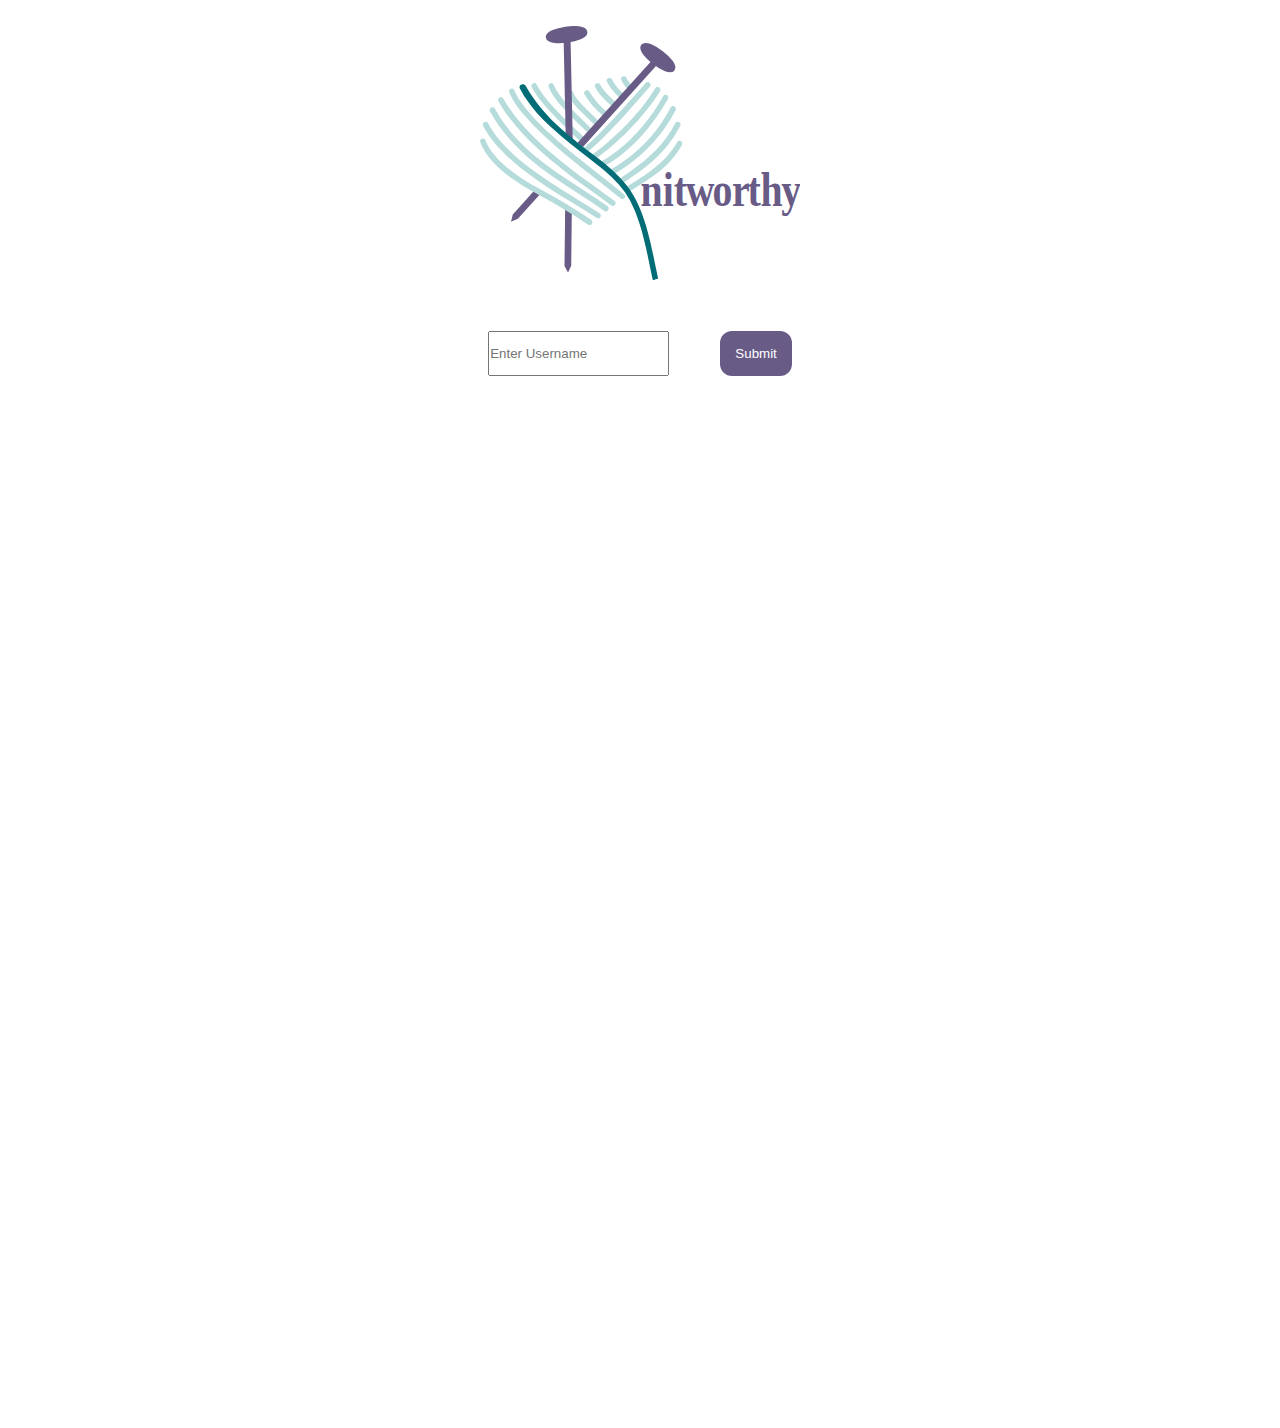
==== index.html @ 4d62a082 "Adding Modal" ====
<!DOCTYPE html>
<html lang='en'>
    <head>
        <meta charset='UTF-8'/>
        <meta name='viewport' content='width=device-width' initial-scale='1.0' maximum-scale='1.0'/>
        <title>Knitworthy</title>
        <link rel='stylesheet' href='styles/styles.css'/>
        <link href="https://fonts.googleapis.com/css2?family=Vidaloka&display=swap" rel="stylesheet">
        <link rel="shortcut icon" href="images/Knitworthy.svg" type="image/x-icon">
    </head>
    <body>
        <header><img src="images/Knitworthy.svg" alt="Knitworthy logo" width="25%"></header>
        
        <div class="usernameSearch">
            <input id = "username" type="text" placeholder="Enter Username">
            <button id = "nameSearch">Submit</button>
        </div>

        <ul id = "profileInfo"></ul>
        <div id="simpleModal" class="modal">
            <div class="modal-content">
                <span id="closeBtn" class="closeBtn">&times;</span>
                <div id="projectDetail"></div>
            </div>
        </div>
        
    
    </body>
    <script src="keys.js"></script>
    <script src="js/app.js"></script>
</html>
---- styles/styles.css ----
* {
    margin: 0;
    padding: 0;
    box-sizing: border-box;
    }

html {
    color: #685B86;
    font-family: 'Vidaloka', serif;
}

header, .userHolder {
    display: flex;
    flex-direction: column;
    align-items: center;
}

.usernameSearch, .projectHolder {
    display: flex;
    flex-direction: row;
    justify-content: center;
}

img {
    margin: 2%;
}

p {
    padding: 10px;
    margin: 5px;
}
    /* powder-blue: #B4DCDB; */
    /* salmon: #ED786D; */
    /* dark blue gray: #685B86 */
    /* ming: #016D77 */

button {
    background-color: #685B86;
    border: none;
    color: white;
    padding: 15px;
    margin: 2%;
    border-radius: 12px;
}

input {
    margin: 2%;
}

main img {
    width: 200px;
    border: 2px solid #ED786D;
}

.projectInfo {
    display: flex;
    flex-direction: column;
    align-items: center;
    margin: 2px;
    border: 2px solid #685B86;
    border-radius: 8px;
}

.projectInfo p {
    width: 200px;
    text-align: center;
}

#profileInfo {
    display: flex;
    flex-wrap: wrap;
    justify-content: center;
    overflow: auto;
    width: 300px;
    height: 300px;
    margin-left: 8%;
    margin-top: 2%;
}

/* #projectDetail {
    float: right;
    position: relative;
    top: -900px;
    right: 400px;
} */


@media only screen and (min-width: 461px) {
    #profileInfo {
        width: 900px;
        height: 1000px;
        margin-left: 0;
    }

}

@media (min-width: 300px) and (max-width: 461px) {
    #projectDetail {
        top: 10px;
        right: 150px;
    }
    #imageDetails {
        display: block;
        width: 60px;
    }
    #imageDetailsText {
        margin: 0px;
        width: 100px;
        text-align: center;
    }
}
.modal{
    display: none;
    position: fixed;
    z-index: 1;
    left: 0;
    top: 0;
    height: 100%;
    width: 100%;
    overflow: auto;
    background-color: rgba(0,0,0,0.5);
}
.modal-content{
    background-color: #f4f4f4 ;
    margin: 20% auto;
    padding:  20px;
    width:  70%;
    box-shadow: 0 5px 8px 0 rgba(0,0,0,0.2), 0 7px 20px 0 rgba(0,0,0,0.17)
}
.closeBtn{
   color: #ccc;
   float: right;
   font-size: 30px; 
}
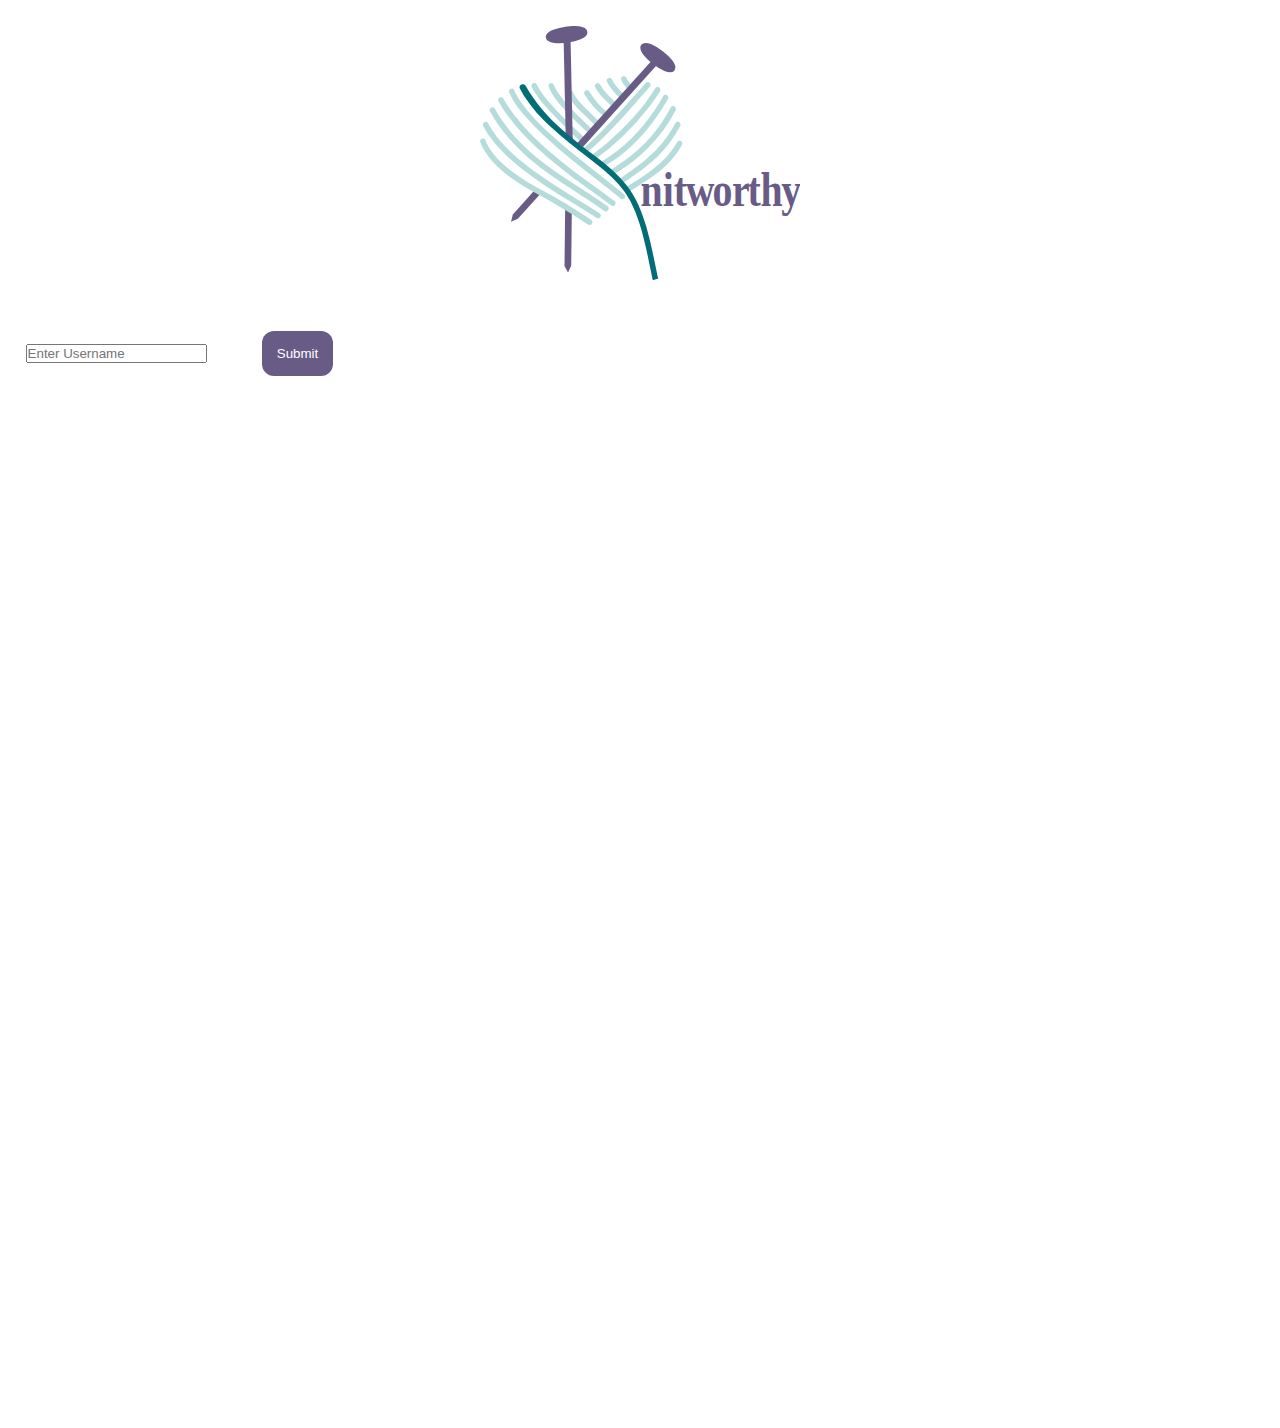
==== commit f7e625f9: "added phrase for length" ====
--- a/index.html
+++ b/index.html
@@ -11,21 +11,16 @@
     <body>
         <header><img src="images/Knitworthy.svg" alt="Knitworthy logo" width="25%"></header>
         
-        <div class="usernameSearch">
-            <input id = "username" type="text" placeholder="Enter Username">
-            <button id = "nameSearch">Submit</button>
-        </div>
+        <input id = "username" type="text" placeholder="Enter Username">
+        <button id = "nameSearch">Submit</button>
 
         <ul id = "profileInfo"></ul>
-        <div id="simpleModal" class="modal">
-            <div class="modal-content">
-                <span id="closeBtn" class="closeBtn">&times;</span>
-                <div id="projectDetail"></div>
-            </div>
+        <div id="projectDetail">
+
         </div>
-        
+    </body>
+    <script src="js/lengths.js"></script>
+    <script src="js/keys.js"></script>
+    <script src="js/app.js"></script>
     
-    </body>
-    <script src="keys.js"></script>
-    <script src="js/app.js"></script>
 </html>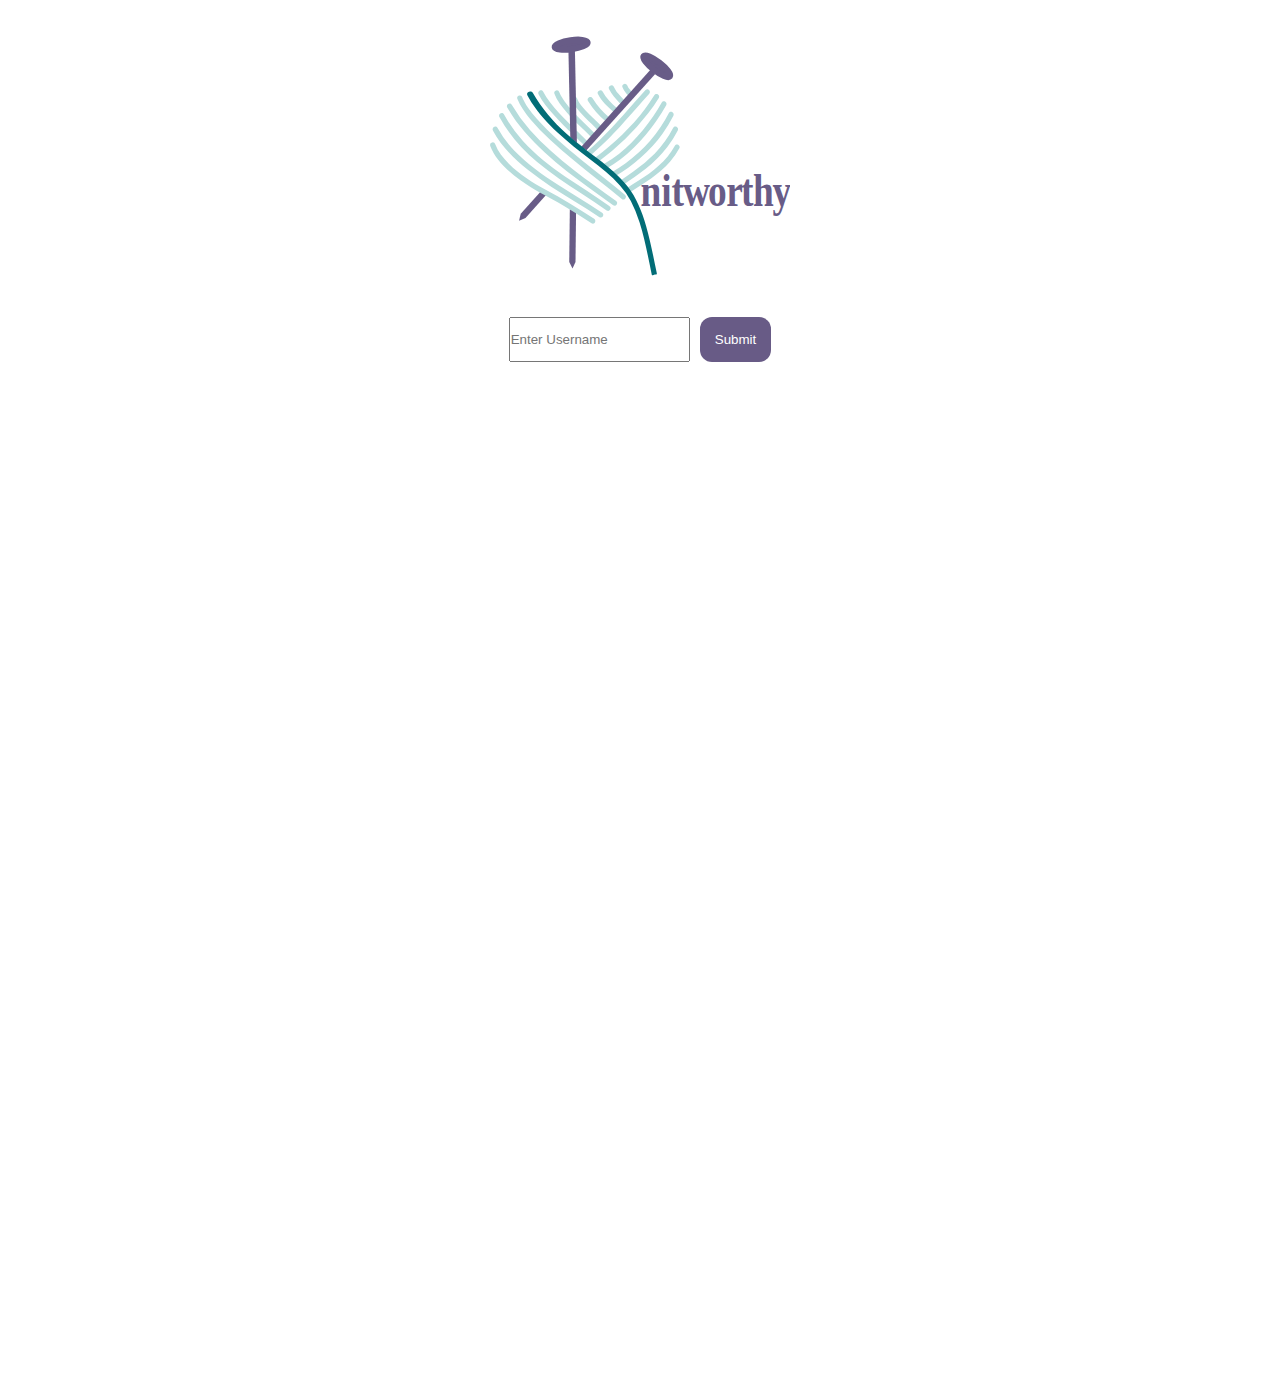
==== commit af928234: "updated CSS for mobile view and desktop view" ====
--- a/index.html
+++ b/index.html
@@ -9,18 +9,24 @@
         <link rel="shortcut icon" href="images/Knitworthy.svg" type="image/x-icon">
     </head>
     <body>
-        <header><img src="images/Knitworthy.svg" alt="Knitworthy logo" width="25%"></header>
+        <header><img src="images/Knitworthy.svg" alt="Knitworthy logo" class = "logo"></header>
         
-        <input id = "username" type="text" placeholder="Enter Username">
-        <button id = "nameSearch">Submit</button>
+        <div class="usernameSearch">
+            <input id = "username" type="text" placeholder="Enter Username">
+            <button id = "nameSearch">Submit</button>
+        </div>
 
         <ul id = "profileInfo"></ul>
-        <div id="projectDetail">
-
+        <div id="simpleModal" class="modal">
+            <div class="modal-content">
+                <span id="closeBtn" class="closeBtn">&times;</span>
+                <div id="projectDetail"></div>
+            </div>
         </div>
+        
+    
     </body>
+    <script src="js/keys.js"></script>
     <script src="js/lengths.js"></script>
-    <script src="js/keys.js"></script>
     <script src="js/app.js"></script>
-    
 </html>--- a/styles/styles.css
+++ b/styles/styles.css
@@ -7,6 +7,12 @@
 html {
     color: #685B86;
     font-family: 'Vidaloka', serif;
+}
+
+body { 
+    overflow: hidden;
+    display: grid;
+    place-items: center;
 }
 
 header, .userHolder {
@@ -72,43 +78,11 @@
     justify-content: center;
     overflow: auto;
     width: 300px;
-    height: 300px;
+    height: 580px;
     margin-left: 8%;
     margin-top: 2%;
 }
 
-/* #projectDetail {
-    float: right;
-    position: relative;
-    top: -900px;
-    right: 400px;
-} */
-
-
-@media only screen and (min-width: 461px) {
-    #profileInfo {
-        width: 900px;
-        height: 1000px;
-        margin-left: 0;
-    }
-
-}
-
-@media (min-width: 300px) and (max-width: 461px) {
-    #projectDetail {
-        top: 10px;
-        right: 150px;
-    }
-    #imageDetails {
-        display: block;
-        width: 60px;
-    }
-    #imageDetailsText {
-        margin: 0px;
-        width: 100px;
-        text-align: center;
-    }
-}
 .modal{
     display: none;
     position: fixed;
@@ -119,6 +93,7 @@
     width: 100%;
     overflow: auto;
     background-color: rgba(0,0,0,0.5);
+    overflow: hidden;
 }
 .modal-content{
     background-color: #f4f4f4 ;
@@ -131,4 +106,53 @@
    color: #ccc;
    float: right;
    font-size: 30px; 
-}+}
+
+@media only screen and (min-width: 461px) {
+    #profileInfo {
+        width: 900px;
+        height: 1000px;
+        margin-left: 0;
+    }
+    .logo {
+        width: 300px;
+        height: 300px;
+    }
+    #projectDetail {
+        display: grid;
+        place-items: baseline center;
+        height: 500px;
+    }
+    #imageDetails {
+        display: grid;
+        place-items: center;
+    }
+    #imageDetailsText {
+        margin: auto;
+        text-align: center;
+    }
+
+}
+
+@media (min-width: 300px) and (max-width: 461px) {
+    #projectDetail {
+        display: grid;
+        place-items: baseline center;
+        height: 500px;
+    }
+    #imageDetails {
+        display: grid;
+        place-items: center;
+    }
+    #imageDetailsText {
+        margin: auto;
+        text-align: center;
+    }
+    .logo {
+        width: 150px;
+        height: 150px;
+    }
+    #profileInfo {
+        margin: 0px;
+    }
+}
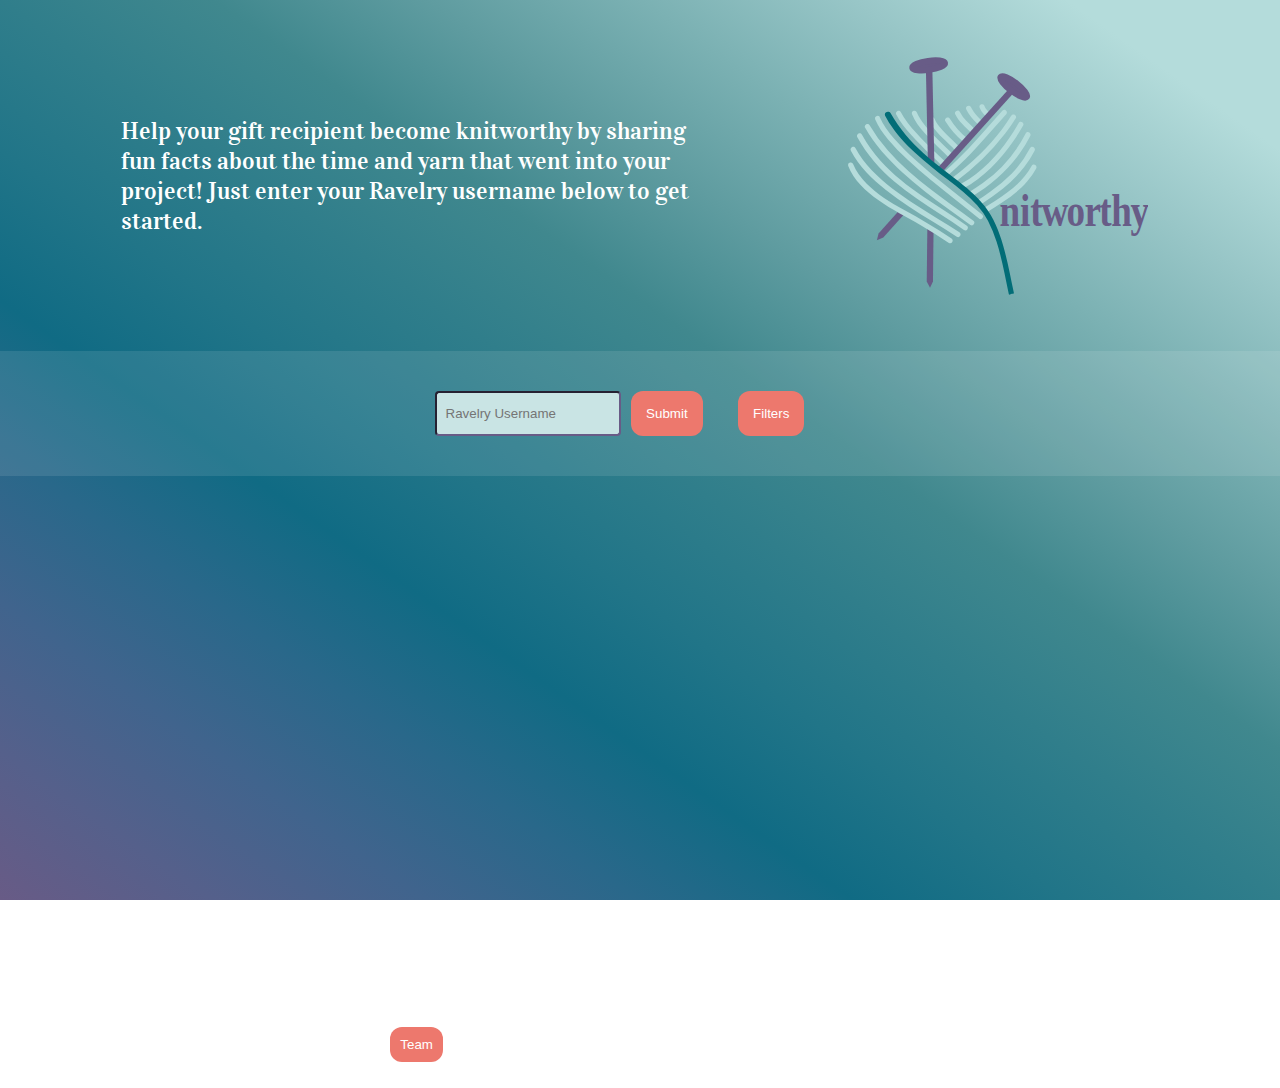
==== commit ad93c5c3: "Merge pull request #21 from abbeyperini/design" ====
--- a/index.html
+++ b/index.html
@@ -9,24 +9,37 @@
         <link rel="shortcut icon" href="images/Knitworthy.svg" type="image/x-icon">
     </head>
     <body>
-        <header><img src="images/Knitworthy.svg" alt="Knitworthy logo" class = "logo"></header>
-        
-        <div class="usernameSearch">
-            <input id = "username" type="text" placeholder="Enter Username">
-            <button id = "nameSearch">Submit</button>
-        </div>
-
-        <ul id = "profileInfo"></ul>
-        <div id="simpleModal" class="modal">
-            <div class="modal-content">
-                <span id="closeBtn" class="closeBtn">&times;</span>
-                <div id="projectDetail"></div>
+        <header>
+            <p>Help your gift recipient become knitworthy by sharing fun facts about the time and yarn that went into your project!
+                Just enter your Ravelry username below to get started.</p>
+            <img src="images/Knitworthy.svg" alt="Knitworthy logo" class = "logo">
+        </header>
+        <nav>
+            <div class="usernameSearch">
+                <input id = "username" type="text" placeholder=" Ravelry Username">
+                <button id = "nameSearch">Submit</button>
             </div>
-        </div>
-        
-    
+            <button>Filters</button>
+        </nav>
+        <main>
+            <div class="mainContain">
+                <ul id = "profileInfo"></ul>
+                <div id="simpleModal" class="modal">
+                    <div class="modal-content">
+                        <span id="closeBtn" class="closeBtn">&times;</span>
+                        <div id="projectDetail"></div>
+                    </div>
+                </div>
+            </div>
+        </main>
+        <footer>
+            <button><a href="cards.html">Team</a></button>
+            <p>&copy; 2020</p>
+        </footer>
     </body>
     <script src="js/keys.js"></script>
+    <script src="js/times.js"></script>
     <script src="js/lengths.js"></script>
     <script src="js/app.js"></script>
+    
 </html>--- a/styles/styles.css
+++ b/styles/styles.css
@@ -1,3 +1,8 @@
+/* powder-blue: #B4DCDB; */
+/* salmon: #ED786D; */
+/* dark blue gray: #685B86 */
+/* ming: #685B86 */
+
 * {
     margin: 0;
     padding: 0;
@@ -7,24 +12,69 @@
 html {
     color: #685B86;
     font-family: 'Vidaloka', serif;
+    height: 100%;
 }
 
 body { 
+    background-image: linear-gradient(to right top,#685b86, #55608b, #40648d, #29688a, #106b84, #217588, #307e8b, #40888e, #5f9ca0, #7bb1b3, #98c6c7,#b4dcdb, #b4dcdb);
+    height: 100%;
+    margin: 0;
+    background-repeat: no-repeat;
+    background-attachment: fixed;
+}
+
+.mainContain {
     overflow: hidden;
     display: grid;
     place-items: center;
 }
 
-header, .userHolder {
+.userHolder {
     display: flex;
     flex-direction: column;
     align-items: center;
+}
+
+header {
+    display: flex;
+    align-items: center;
+    justify-content: space-evenly;
+    color: white;
+    font-size: 1em;
+}
+
+header p {
+    width: 200px;
+    font-size: 1em;
+}
+
+nav {
+    display: flex;
+    flex-direction: column;
+    color: white;
+    font-size: 2em;
+    background:rgba(255,255,255, 0.1);
+}
+
+nav button {
+    padding: 15px;
+    margin-left: 20%;
+    margin-right: 20%;
+}
+
+.usernameSearch button {
+    margin-left: 5px;
+    margin-right: 20%;
 }
 
 .usernameSearch, .projectHolder {
     display: flex;
     flex-direction: row;
     justify-content: center;
+}
+
+nav {
+    padding: 15px;
 }
 
 img {
@@ -35,41 +85,44 @@
     padding: 10px;
     margin: 5px;
 }
-    /* powder-blue: #B4DCDB; */
-    /* salmon: #ED786D; */
-    /* dark blue gray: #685B86 */
-    /* ming: #016D77 */
 
 button {
-    background-color: #685B86;
+    background-color: #ED786D;
     border: none;
     color: white;
-    padding: 15px;
+    padding: 10px;
     margin: 2%;
     border-radius: 12px;
 }
 
 input {
     margin: 2%;
-}
-
-main img {
-    width: 200px;
-    border: 2px solid #ED786D;
+    background-color: #C9E4E4;
+    border-radius: 4px;
+    border-color: #685B86;
+    color: #685B86;
+    padding-left: 5px;
+    margin-left: 20%;
 }
 
 .projectInfo {
     display: flex;
     flex-direction: column;
     align-items: center;
+    justify-content: flex-end;
     margin: 2px;
-    border: 2px solid #685B86;
+    /* border: 2px solid #685B86; */
     border-radius: 8px;
+    background-color: #C9E4E4;
 }
 
 .projectInfo p {
     width: 200px;
     text-align: center;
+}
+
+.projectInfo img {
+    margin-bottom: 15px;
 }
 
 #profileInfo {
@@ -81,6 +134,8 @@
     height: 580px;
     margin-left: 8%;
     margin-top: 2%;
+    -ms-overflow-style:none;
+    scrollbar-width: none;
 }
 
 .modal{
@@ -107,11 +162,45 @@
    float: right;
    font-size: 30px; 
 }
+.closeBtn:hover,.closeBtn:focus{
+    color:black;
+    text-decoration: none;
+    cursor: pointer;
+}
+.projectInfoBtns {
+    display: flex;
+    place-content: center;
+    margin-bottom: 15px;
+}
+
+footer {
+    background-color: rgba(255,255,255, 0.1);
+    display: flex;
+    justify-content: space-evenly;
+    align-items: center;
+    color: white;
+}
+::-webkit-scrollbar {
+    display: none;
+}
+
+button:hover {
+    color: #685B86;
+}
+
+a:link, a:active, a:visited {
+    color: white;
+    text-decoration: none;
+  }
+  
+  a:hover, a:focus {
+    color: #685B86;
+  }
 
 @media only screen and (min-width: 461px) {
     #profileInfo {
         width: 900px;
-        height: 1000px;
+        height: 500px;
         margin-left: 0;
     }
     .logo {
@@ -119,9 +208,8 @@
         height: 300px;
     }
     #projectDetail {
-        display: grid;
-        place-items: baseline center;
-        height: 500px;
+        height: 250px;
+        width: 100%;
     }
     #imageDetails {
         display: grid;
@@ -131,14 +219,36 @@
         margin: auto;
         text-align: center;
     }
-
+    .modal-content {
+        width: clamp(10ch, 25%, 26ch);
+        display: flex;
+        flex-direction: column;
+        padding: 1rem;
+    }
+
+    header p {
+        width: 600px;
+        font-size: 1.5em;
+    }
+    nav {
+        flex-direction: row;
+        align-items: center;
+        justify-content: center;
+    }
+
+    nav button {
+        margin: 2%;
+    }
+
+    .usernameSearch button {
+        margin-right: 30%;
+    }
 }
 
 @media (min-width: 300px) and (max-width: 461px) {
     #projectDetail {
-        display: grid;
-        place-items: baseline center;
-        height: 500px;
+        height: 250px;
+        width: 100%;
     }
     #imageDetails {
         display: grid;
@@ -155,4 +265,10 @@
     #profileInfo {
         margin: 0px;
     }
-}
+    .modal-content {
+        width: clamp(30ch, 25%, 36ch);
+        display: flex;
+        flex-direction: column;
+        padding: 1rem;
+    }
+}
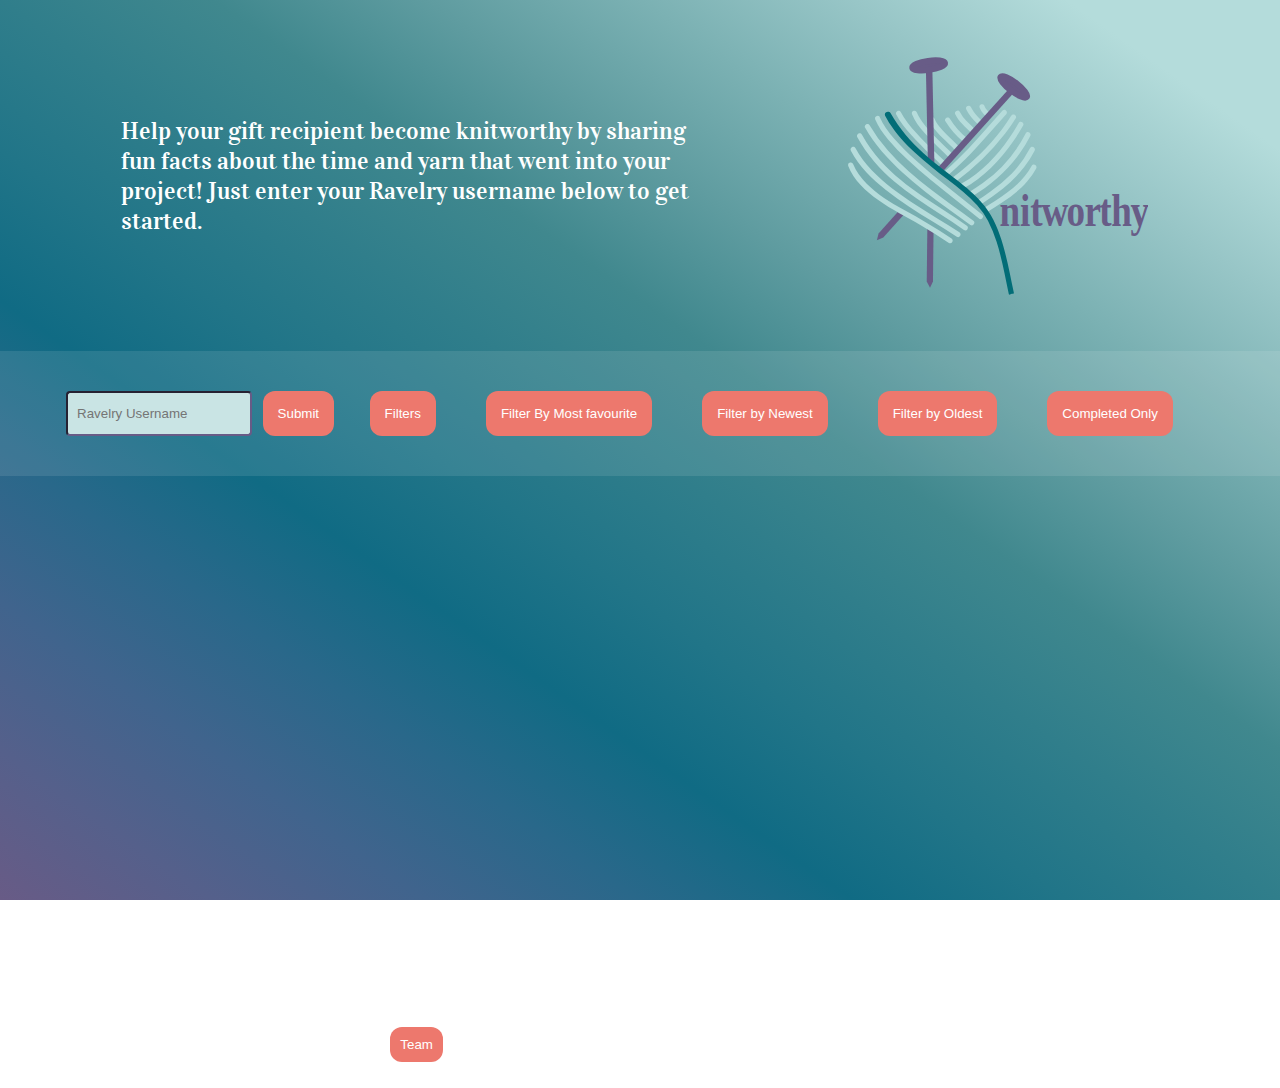
==== commit a026a8f8: "Adding filter option" ====
--- a/index.html
+++ b/index.html
@@ -20,6 +20,10 @@
                 <button id = "nameSearch">Submit</button>
             </div>
             <button>Filters</button>
+            <button id="filterpopularity">Filter By Most favourite</button>
+            <button id="byNewest">Filter by Newest</button>
+            <button id="byOldest">Filter by Oldest</button>
+            <button id="completedStatus">Completed Only</button>
         </nav>
         <main>
             <div class="mainContain">
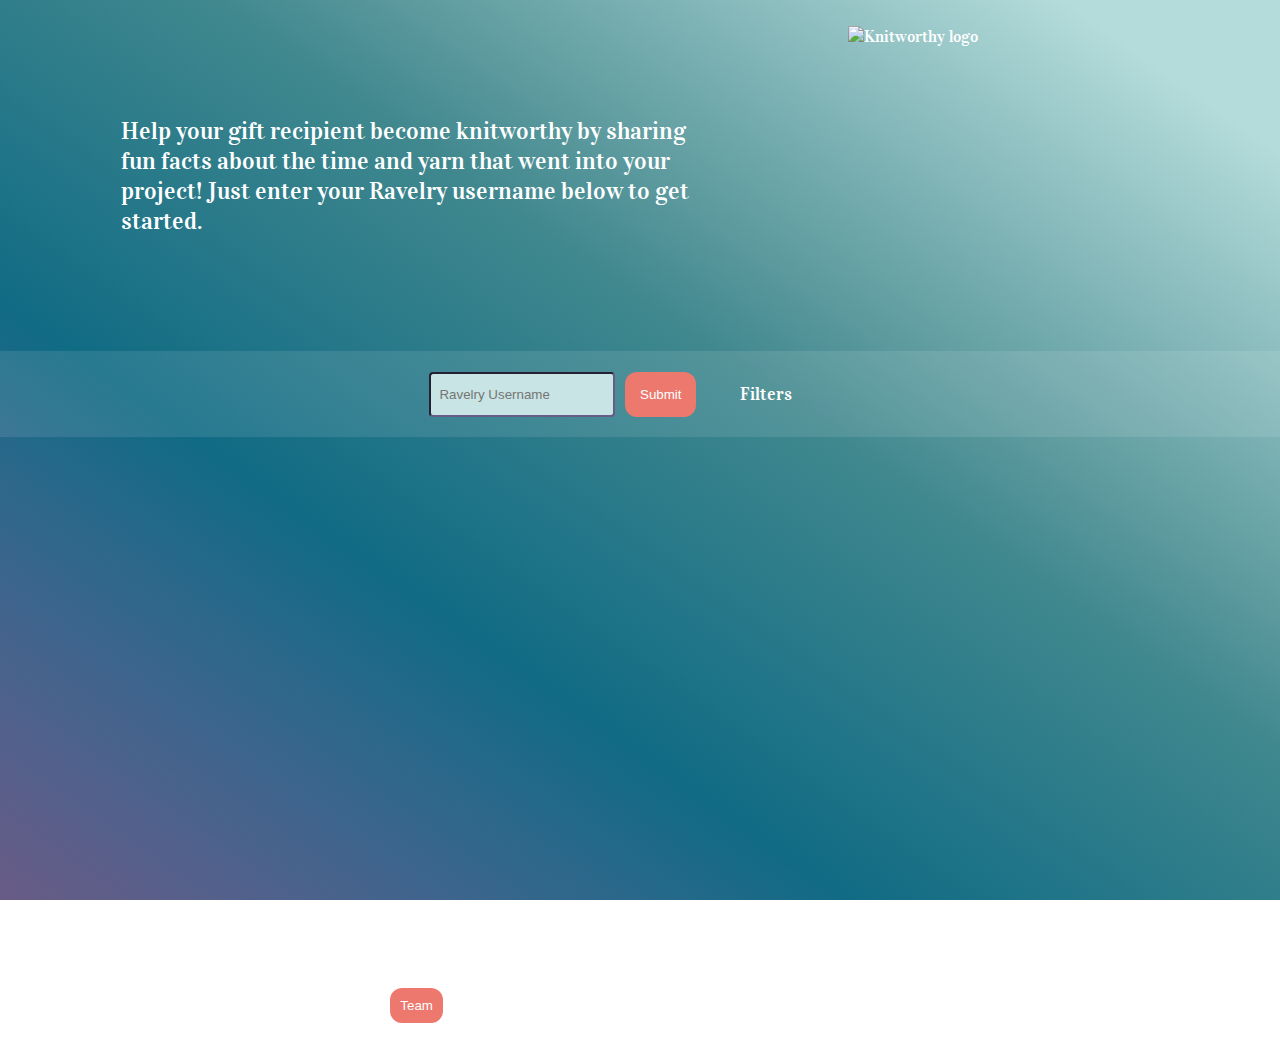
==== commit 9b23228a: "first pass" ====
--- a/index.html
+++ b/index.html
@@ -6,24 +6,30 @@
         <title>Knitworthy</title>
         <link rel='stylesheet' href='styles/styles.css'/>
         <link href="https://fonts.googleapis.com/css2?family=Vidaloka&display=swap" rel="stylesheet">
-        <link rel="shortcut icon" href="images/Knitworthy.svg" type="image/x-icon">
+        <link rel="shortcut icon" href="images/Knitworthy2.svg" type="image/x-icon">
     </head>
     <body>
         <header>
             <p>Help your gift recipient become knitworthy by sharing fun facts about the time and yarn that went into your project!
                 Just enter your Ravelry username below to get started.</p>
-            <img src="images/Knitworthy.svg" alt="Knitworthy logo" class = "logo">
+            <img src="images/Knitworthy2.svg" alt="Knitworthy logo" class = "logo">
         </header>
         <nav>
             <div class="usernameSearch">
                 <input id = "username" type="text" placeholder=" Ravelry Username">
                 <button id = "nameSearch">Submit</button>
             </div>
-            <button>Filters</button>
-            <button id="filterpopularity">Filter By Most favourite</button>
-            <button id="byNewest">Filter by Newest</button>
-            <button id="byOldest">Filter by Oldest</button>
-            <button id="completedStatus">Completed Only</button>
+            <ul class="menu-container">
+                <li class='dropdown'>
+                  <button type="button" class="dropdown__title" aria-expanded="false" aria-controls="menu-dropdown">Filters</button>
+                  <ul class="dropdown__menu" id="menu-dropdown">
+                    <button id="filterpopularity">Filter By Most favourite</button>
+                    <button id="byNewest">Filter by Newest</button>
+                    <button id="byOldest">Filter by Oldest</button>
+                    <button id="completedStatus">Completed Only</button>
+                  </ul>
+                </li>
+              </ul> 
         </nav>
         <main>
             <div class="mainContain">
--- a/styles/styles.css
+++ b/styles/styles.css
@@ -197,6 +197,89 @@
     color: #685B86;
   }
 
+/* dropdown menu styling */
+.menu-container {
+    background-color: none;
+    padding: 0 1rem;
+    display: grid;
+    place-items: center;
+  }
+  
+  .menu-container li {
+    list-style: none;
+    margin: 0;
+    padding: 0;
+    display: grid;
+  }
+  
+  .dropdown__menu {
+    grid-auto-flow: column;
+  }
+  
+  .dropdown__menu li {
+    margin: 0 0.5rem;
+  }
+  
+  .dropdown__title {
+    background-color: transparent;
+    border: none;
+    font-family: inherit;
+    font-size: 1.125rem;
+    text-align: center;
+  }
+  
+  .dropdown__title a {
+    text-decoration: none;
+    text-align: center;
+    display: inline-block;
+    font-size: 1.125rem;
+    padding: 1rem 0.5rem;
+    display: inline-flex;
+    align-items: center;
+  }
+  
+  .dropdown {
+    position: relative;
+  }
+  
+  .dropdown__menu {
+    background-color: rgba(255,255,255, 0.1);
+    border-radius: 4px;
+    box-shadow: 0 0.15em 0.25em rgba(black, 0.25);
+    padding: 0.5em 0;
+    min-width: 9ch;
+    position: absolute;
+    top: calc(100% - 0.25rem);
+    left: 50%;
+    transform: translateX(-50%);
+    transform: rotateX(-90deg) translateX(-50%);
+    transform-origin: top center;
+    opacity: 0.3;
+    transition: 280ms all 120ms ease-out;
+  }
+  
+  .dropdown__menu a {
+    display: block;
+    padding: 0.5em;
+  }
+  
+  /* .dropdown .ally-focus-within:focus .dropdown__menu */
+  
+  .dropdown:hover .dropdown__menu, .dropdown:focus-within .dropdown__menu {
+    opacity: 1;
+    transform: rotateX(0) translateX(-50%);
+    visibility: visible;
+  }
+  
+  .dropdown__title:after {
+    content: "";
+    border: 0.35rem solid transparent;
+    border-top-color: rgba(blue, 0.45);
+    margin-left: 0.25em;
+    transform: translateY(0.15em);
+  }
+  /* dropdown menu styling */
+
 @media only screen and (min-width: 461px) {
     #profileInfo {
         width: 900px;
@@ -243,6 +326,10 @@
     .usernameSearch button {
         margin-right: 30%;
     }
+
+    .dropdown__menu {
+        min-width: 15ch;
+      }
 }
 
 @media (min-width: 300px) and (max-width: 461px) {
